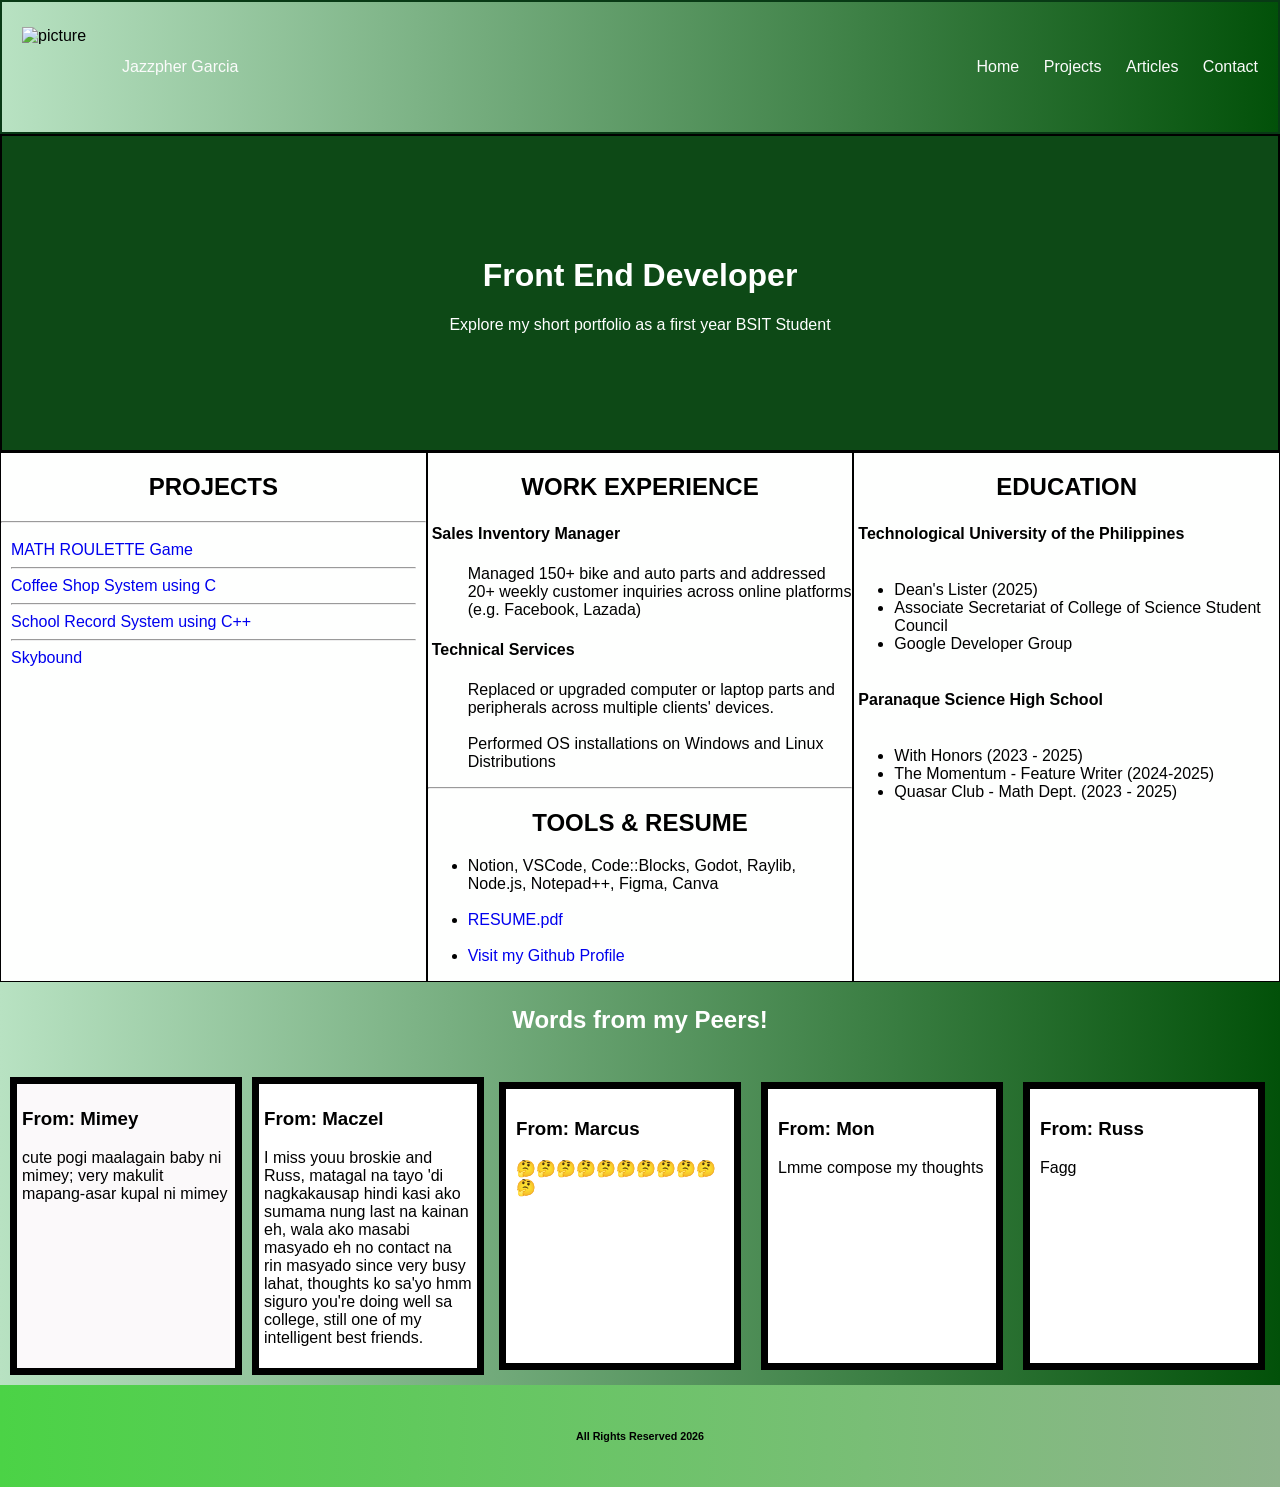
==== index.html @ a938c68f "Initial Commit" ====
<!DOCTYPE html>
<html lang="en-US">
    <head>
        <title>PORTFOLIO 2025-2026</title>
        <meta charset="utf-8" name="viewport" content="width=device-width, initial-scale=1.0">
    </head>
    <body style="font-family:Arial, Helvetica, sans-serif;margin:0;">
        <!--header-->
<div>
    <header style="border: 2px solid rgb(8, 58, 21);display: flex;align-items: center; padding: 20px; background: linear-gradient(to right, #b8e2c2, #025109)">

    <img src="img\idpicnew2026.jpg" alt="picture" style="width: 80px;height: 80px;">
    <p style="padding:20px;color:rgb(251, 251, 251)">Jazzpher Garcia</p>

    <nav style="margin-left:auto">
        <a href="index.html" style="margin-left: 20px; text-decoration: none; color: rgb(251, 251, 251);">Home</a>
        <a href="projects.html" style="margin-left: 20px; text-decoration: none; color: rgb(251, 251, 251);">Projects</a>
        <a href="articles.html" style="margin-left: 20px; text-decoration: none; color: rgb(251, 251, 251);">Articles</a>
        <a href="contact.html" style="margin-left: 20px; text-decoration: none; color: rgb(251, 251, 251); ">Contact</a>
    </nav>
    </header>
    <div style="border: 2px solid black;text-align:center; padding: 100px; background-color:rgb(13, 73, 22); border-color:black;color:white">
        <h1 style="font-family:'Franklin Gothic Medium', 'Arial Narrow', Arial, sans-serif">Front End Developer</h1>
        <p>Explore my short portfolio as a first year BSIT Student</p>
    </div>
</div>

<!--BELOW SECTIONS-->

<div style="display:flex;">

    <div style="flex: 1;color:rgb(0, 0, 0);background:rgb(254, 255, 254);border: 1px solid black">
        <h2 style="text-align:center">PROJECTS</h2><hr>

        <div style="text-align: left; padding: 10px">
        <a href="https://github.com/daschundchilde/MATH-ROULETTE" style="text-decoration: none" target="_blank">MATH ROULETTE Game</a><hr>
        <a href="https://github.com/daschundchilde/COFFEE-SHOP-SYSTEM" style="text-decoration: none" target="_blank">Coffee Shop System using C</a><hr>
        <a href="https://github.com/daschundchilde/SCHOOL-RECORD-SYSTEM" style="text-decoration: none" target="_blank">School Record System using C++</a><hr>
        <a href="https://github.com/daschundchilde/SKYBOUND" target="_blank" style="text-decoration: none">Skybound</a>
        </div>

    </div>

    <div style="flex:1;background:rgb(254, 255, 254);color:rgb(0, 0, 0); border: 1px solid black; ">

        <div>
            <h2 style="text-align: center">WORK EXPERIENCE</h2>
            <dl>
                <dt style="padding:4px"><strong>Sales Inventory Manager</strong></dt><br>
                <dd style="text-align:left">Managed 150+ bike and auto parts and addressed 20+ weekly customer inquiries across online platforms (e.g. Facebook, Lazada)</dd>
                <br><dt style="padding:4px"><strong>Technical Services</strong></dt>
                <br>
                <dd style="text-align:left;">Replaced or upgraded computer or laptop parts and
                    peripherals across multiple clients' devices.
                </dd><br>
                <dd style="text-align:left">Performed OS installations on Windows and Linux Distributions</dd>
            </dl>
        </div>

        <hr>

        <div>
            <h2 style="text-align:center">TOOLS & RESUME</h2>
            <ul>
                <li>Notion, VSCode, Code::Blocks, Godot, Raylib, Node.js, Notepad++, Figma, Canva</li><br>
                <li><a href="RESUME.pdf" target="_blank" style="text-decoration:none">RESUME.pdf</a></li><br>
                <li><a href="https://github.com/daschundchilde" target="_blank" style="text-decoration: none">Visit my Github Profile</a></li>
            </ul>
        </div>

    </div>

    <div style="flex: 1;background:rgb(254, 255, 254); border: 1px solid black">
        <h2 style="text-align: center">EDUCATION</h2>
        <dl>
            <dt style="text-align:left;padding:4px"><strong>Technological University of the Philippines</strong></dt><br>
            <ul>
                <li>Dean's Lister (2025)</li>
                <li>Associate Secretariat of College of Science Student Council</li>
                <li>Google Developer Group</li>
            </ul>

            <br><dt style="text-align:left;padding:4px"><strong>Paranaque Science High School</strong></dt><br>
            <ul>
                <li>With Honors (2023 - 2025)</li>
                <li>The Momentum - Feature Writer (2024-2025)</li>
                <li>Quasar Club - Math Dept. (2023 - 2025)</li>
            </ul>
        </dl>

    </div>

</div>

<div style="padding:5px;background: linear-gradient(to right, #b8e2c2, #025109)">
    <!--REVIEW FROM MY PEERS-->
    <h2 style="color:rgb(255, 255, 255);text-align:center">Words from my Peers!</h2><br>

    <div style="display: flex;">

        <div style="flex:1; border: 7px solid black;background-color:rgb(251, 249, 250);padding:5px;margin:5px;">
        <h3>From: Mimey</h3>
        <p>cute pogi maalagain baby ni mimey; very makulit mapang-asar kupal ni mimey</p>
        </div>

        <div style="flex:1; border: 7px solid black;background-color:rgb(255, 255, 255);padding:5px;margin:5px">
        <h3>From: Maczel</h3>
        <p>I miss youu broskie and Russ, matagal 
        na tayo 'di nagkakausap hindi kasi ako sumama nung last na kainan eh, wala ako masabi masyado eh 
        no contact na rin masyado since very busy lahat, thoughts ko sa'yo hmm siguro you're doing well sa college, 
        still one of my intelligent best friends.</p>
        </div>

        <div style="flex:1; border: 7px solid black;background-color:rgb(255, 255, 255);padding:10px;margin:10px">
        <h3>From: Marcus</h3>
        <p>🤔🤔🤔🤔🤔🤔🤔🤔🤔🤔🤔</p>
        </div>

        <div style="flex:1; border: 7px solid black;background-color:rgb(255, 255, 255);padding:10px;margin:10px">
            <h3>From: Mon</h3>
            <p>Lmme compose my thoughts</p>
        </div>

        <div style="flex:1; border: 7px solid black;background-color:rgb(255, 255, 255);padding:10px;margin:10px">
        <h3>From: Russ</h3>
        <p>Fagg</p>
        </div>

</div>


</div>

    </body>
    <footer style="text-align:center; padding: 20px;background: linear-gradient(to right, #4bd346, #8fb48d)">
        <h6>All Rights Reserved 2026</h6>
    </footer>
</html>
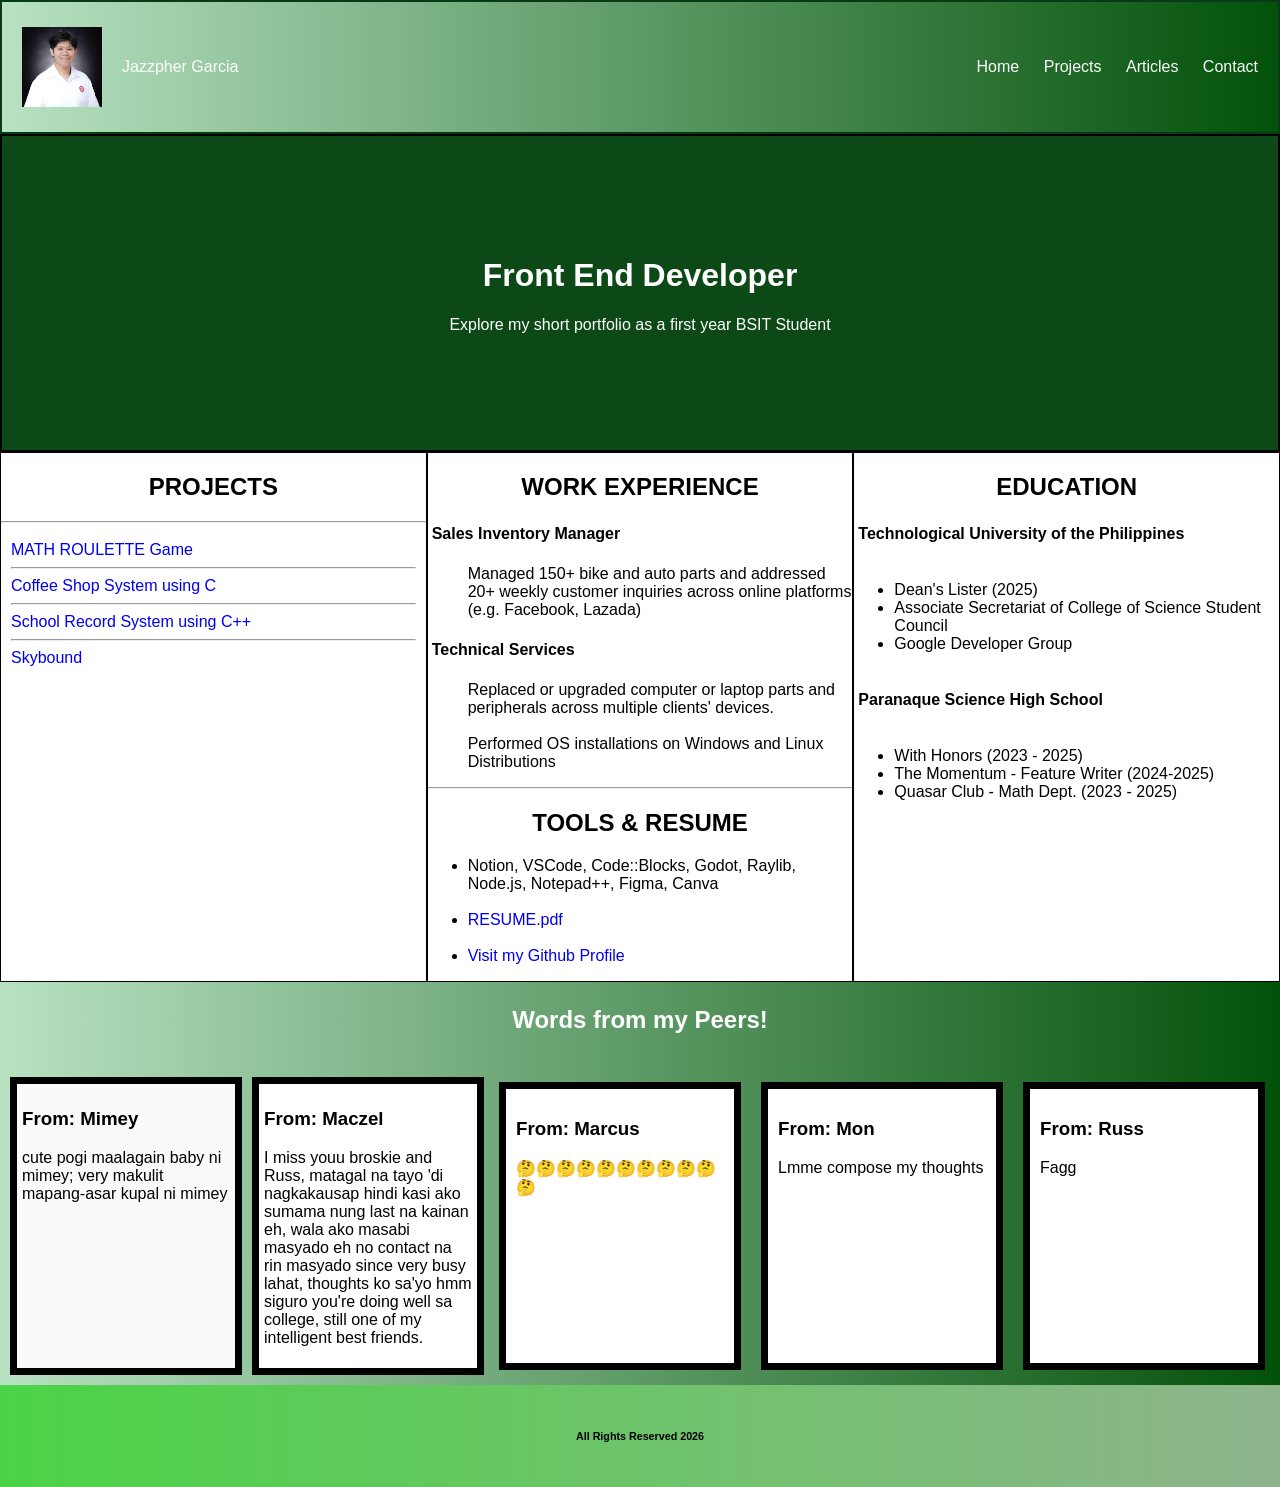
==== commit cad9cf07: "more bug fixes" ====
--- a/index.html
+++ b/index.html
@@ -9,7 +9,7 @@
 <div>
     <header style="border: 2px solid rgb(8, 58, 21);display: flex;align-items: center; padding: 20px; background: linear-gradient(to right, #b8e2c2, #025109)">
 
-    <img src="img\idpicnew2026.jpg" alt="picture" style="width: 80px;height: 80px;">
+    <img src="img/idpicnew2026.JPG" alt="picture" style="width: 80px;height: 80px;">
     <p style="padding:20px;color:rgb(251, 251, 251)">Jazzpher Garcia</p>
 
     <nav style="margin-left:auto">
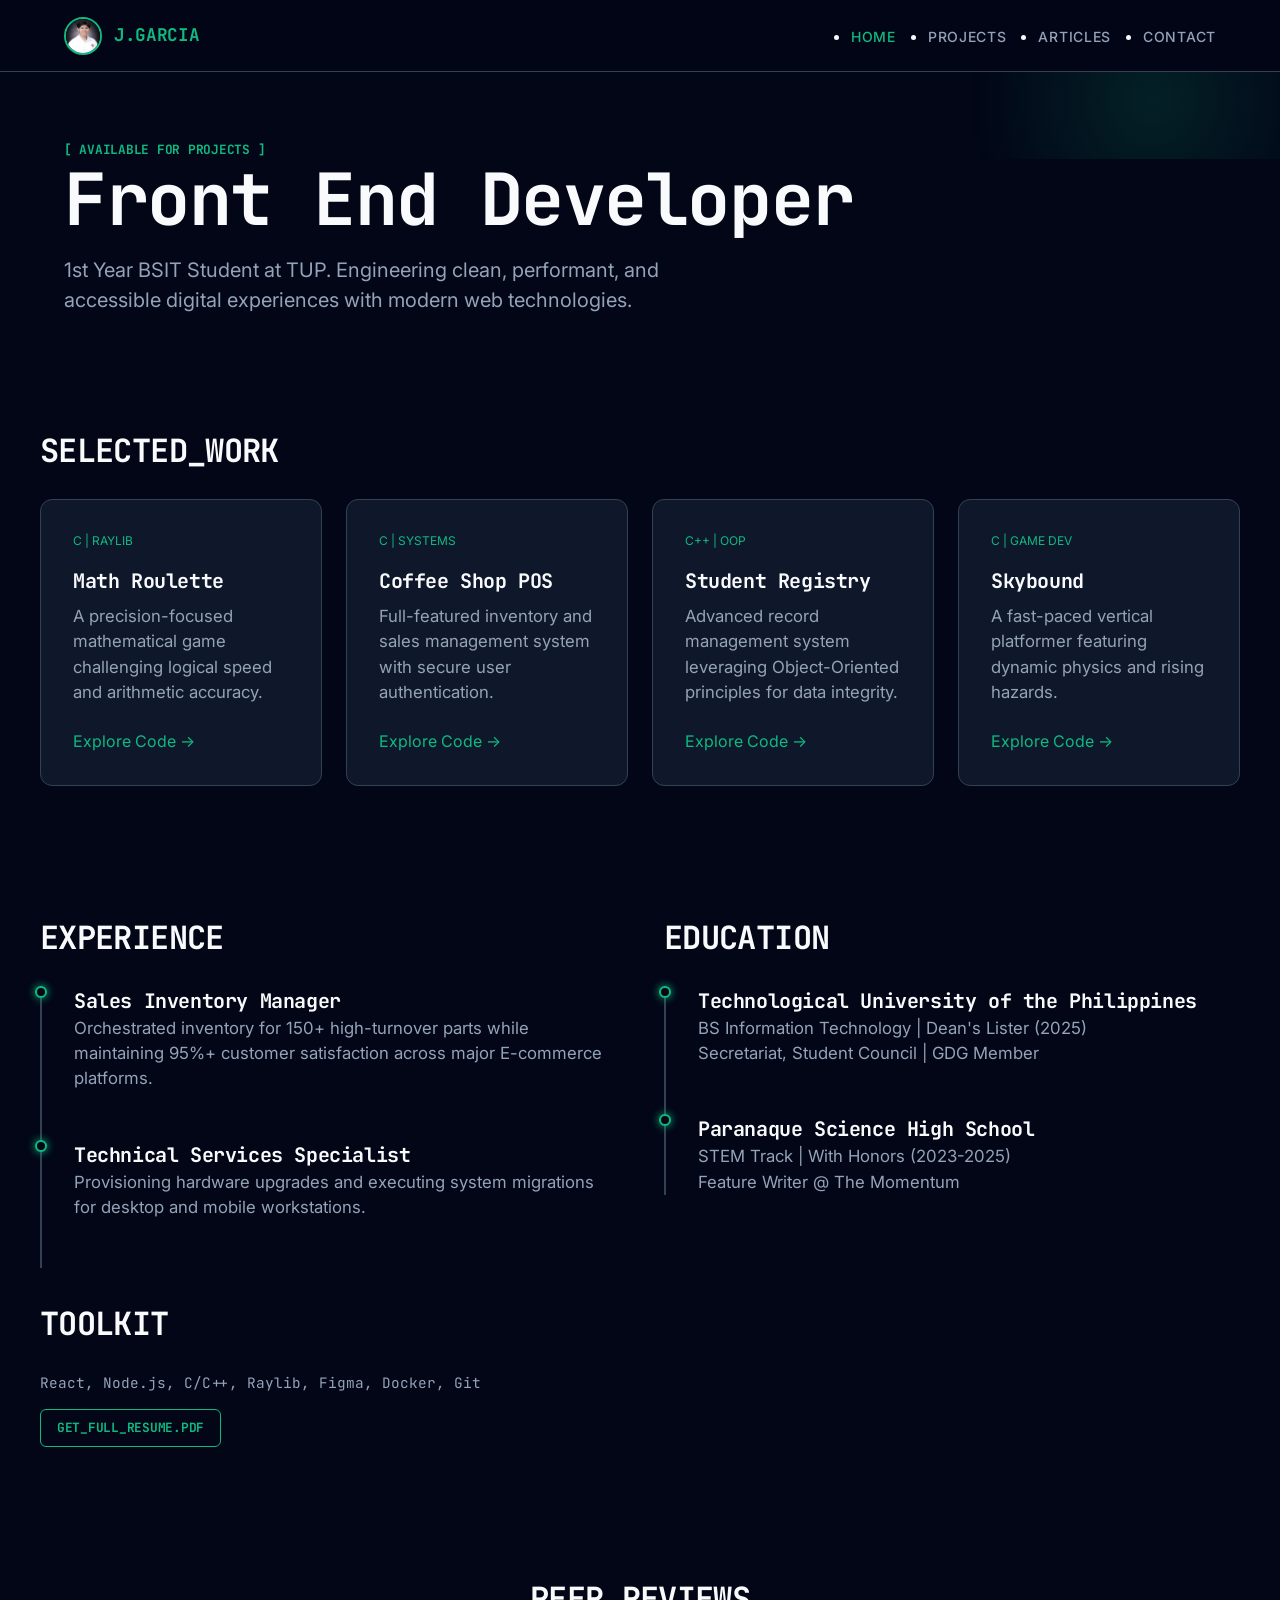
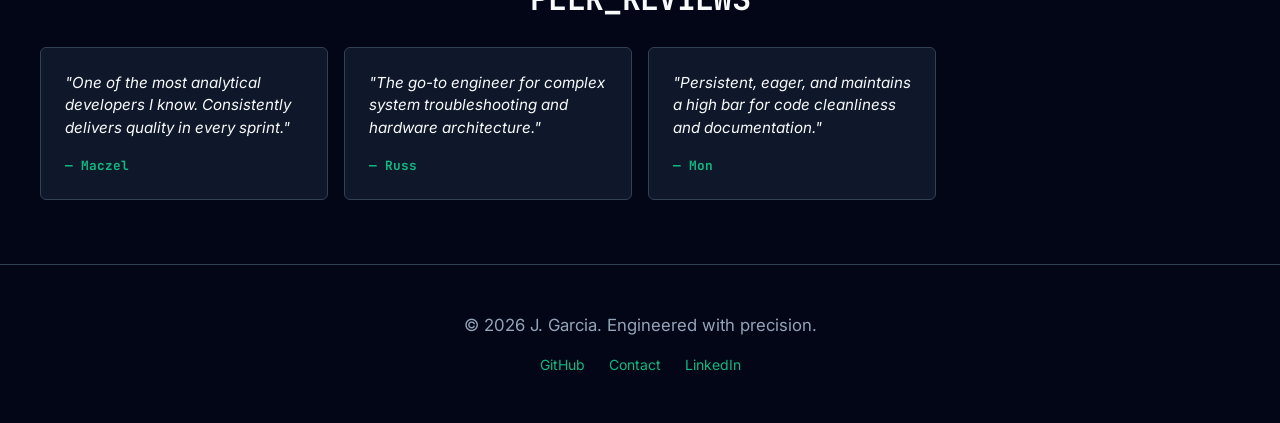
==== commit c2285f74: "Update portfolio content and add custom styles" ====
--- a/index.html
+++ b/index.html
@@ -1,138 +1,169 @@
 <!DOCTYPE html>
 <html lang="en-US">
-    <head>
-        <title>PORTFOLIO 2025-2026</title>
-        <meta charset="utf-8" name="viewport" content="width=device-width, initial-scale=1.0">
-    </head>
-    <body style="font-family:Arial, Helvetica, sans-serif;margin:0;">
-        <!--header-->
-<div>
-    <header style="border: 2px solid rgb(8, 58, 21);display: flex;align-items: center; padding: 20px; background: linear-gradient(to right, #b8e2c2, #025109)">
+<head>
+    <meta charset="utf-8">
+    <meta name="viewport" content="width=device-width, initial-scale=1.0">
+    <meta name="description" content="Portfolio of Jazzpher Garcia - Front End Developer and BSIT Student at TUP.">
+    <title>Jazzpher Garcia | Front End Developer</title>
+    <link rel="stylesheet" href="css/style.css">
+</head>
+<body>
 
-    <img src="img/idpicnew2026.JPG" alt="picture" style="width: 80px;height: 80px;">
-    <p style="padding:20px;color:rgb(251, 251, 251)">Jazzpher Garcia</p>
+<header>
+    <div class="container">
+        <a href="index.html" class="logo" aria-label="Jazzpher Garcia Home">
+            <img src="img/idpicnew2026.JPG" alt="">
+            <span class="mono">J.GARCIA</span>
+        </a>
+        <nav>
+            <ul role="list">
+                <li><a href="index.html" class="active">Home</a></li>
+                <li><a href="projects.html">Projects</a></li>
+                <li><a href="articles.html">Articles</a></li>
+                <li><a href="contact.html">Contact</a></li>
+            </ul>
+        </nav>
+    </div>
+</header>
 
-    <nav style="margin-left:auto">
-        <a href="index.html" style="margin-left: 20px; text-decoration: none; color: rgb(251, 251, 251);">Home</a>
-        <a href="projects.html" style="margin-left: 20px; text-decoration: none; color: rgb(251, 251, 251);">Projects</a>
-        <a href="articles.html" style="margin-left: 20px; text-decoration: none; color: rgb(251, 251, 251);">Articles</a>
-        <a href="contact.html" style="margin-left: 20px; text-decoration: none; color: rgb(251, 251, 251); ">Contact</a>
-    </nav>
-    </header>
-    <div style="border: 2px solid black;text-align:center; padding: 100px; background-color:rgb(13, 73, 22); border-color:black;color:white">
-        <h1 style="font-family:'Franklin Gothic Medium', 'Arial Narrow', Arial, sans-serif">Front End Developer</h1>
-        <p>Explore my short portfolio as a first year BSIT Student</p>
+<main>
+    <!-- Hero Section -->
+    <section class="hero reveal">
+        <div class="container">
+            <span class="mono" style="color: var(--accent); font-size: 0.8rem;">[ AVAILABLE FOR PROJECTS ]</span>
+            <h1>Front End Developer</h1>
+            <p>1st Year BSIT Student at TUP. Engineering clean, performant, and accessible digital experiences with modern web technologies.</p>
+        </div>
+    </section>
+
+    <!-- Projects Section -->
+    <section class="section container">
+        <h2 class="mono reveal">SELECTED_WORK</h2>
+        <div class="grid">
+            <article class="card reveal" style="animation-delay: 0.1s;">
+                <span class="meta">C | Raylib</span>
+                <h3>Math Roulette</h3>
+                <p>A precision-focused mathematical game challenging logical speed and arithmetic accuracy.</p>
+                <a href="https://github.com/daschundchilde/MATH-ROULETTE" target="_blank" rel="noopener">Explore Code &rarr;</a>
+            </article>
+            
+            <article class="card reveal" style="animation-delay: 0.2s;">
+                <span class="meta">C | Systems</span>
+                <h3>Coffee Shop POS</h3>
+                <p>Full-featured inventory and sales management system with secure user authentication.</p>
+                <a href="https://github.com/daschundchilde/COFFEE-SHOP-SYSTEM" target="_blank" rel="noopener">Explore Code &rarr;</a>
+            </article>
+            
+            <article class="card reveal" style="animation-delay: 0.3s;">
+                <span class="meta">C++ | OOP</span>
+                <h3>Student Registry</h3>
+                <p>Advanced record management system leveraging Object-Oriented principles for data integrity.</p>
+                <a href="https://github.com/daschundchilde/SCHOOL-RECORD-SYSTEM" target="_blank" rel="noopener">Explore Code &rarr;</a>
+            </article>
+            
+            <article class="card reveal" style="animation-delay: 0.4s;">
+                <span class="meta">C | Game Dev</span>
+                <h3>Skybound</h3>
+                <p>A fast-paced vertical platformer featuring dynamic physics and rising hazards.</p>
+                <a href="https://github.com/daschundchilde/SKYBOUND" target="_blank" rel="noopener">Explore Code &rarr;</a>
+            </article>
+        </div>
+    </section>
+
+    <!-- Experience & Education -->
+    <section class="section container">
+        <div style="display: grid; grid-template-columns: repeat(auto-fit, minmax(320px, 1fr)); gap: var(--space-12);">
+            
+            <div class="reveal">
+                <h2 class="mono">EXPERIENCE</h2>
+                <div class="timeline-item">
+                    <h3>Sales Inventory Manager</h3>
+                    <p>Orchestrated inventory for 150+ high-turnover parts while maintaining 95%+ customer satisfaction across major E-commerce platforms.</p>
+                </div>
+                <div class="timeline-item">
+                    <h3>Technical Services Specialist</h3>
+                    <p>Provisioning hardware upgrades and executing system migrations for desktop and mobile workstations.</p>
+                </div>
+                
+                <div style="margin-top: var(--space-8);">
+                    <h2 class="mono">TOOLKIT</h2>
+                    <p style="font-family: 'JetBrains Mono', monospace; font-size: 0.9rem;">
+                        React, Node.js, C/C++, Raylib, Figma, Docker, Git
+                    </p>
+                    <a href="RESUME.pdf" target="_blank" class="mono" style="display: inline-block; margin-top: var(--space-4); font-size: 0.8rem; border: 1px solid var(--accent); padding: var(--space-2) var(--space-4); border-radius: var(--radius-sm);">
+                        GET_FULL_RESUME.PDF
+                    </a>
+                </div>
+            </div>
+
+            <div class="reveal" style="animation-delay: 0.2s;">
+                <h2 class="mono">EDUCATION</h2>
+                <div class="timeline-item">
+                    <h3>Technological University of the Philippines</h3>
+                    <p>BS Information Technology | Dean's Lister (2025)<br>Secretariat, Student Council | GDG Member</p>
+                </div>
+                <div class="timeline-item">
+                    <h3>Paranaque Science High School</h3>
+                    <p>STEM Track | With Honors (2023-2025)<br>Feature Writer @ The Momentum</p>
+                </div>
+            </div>
+
+        </div>
+    </section>
+
+    <!-- Testimonials -->
+    <section class="section container">
+        <h2 class="mono reveal" style="text-align: center;">PEER_REVIEWS</h2>
+        <div class="testimonial-grid">
+            <div class="testimonial-card reveal" style="animation-delay: 0.1s;">
+                <blockquote cite="Maczel">"One of the most analytical developers I know. Consistently delivers quality in every sprint."</blockquote>
+                <cite>&mdash; Maczel</cite>
+            </div>
+            <div class="testimonial-card reveal" style="animation-delay: 0.2s;">
+                <blockquote cite="Russ">"The go-to engineer for complex system troubleshooting and hardware architecture."</blockquote>
+                <cite>&mdash; Russ</cite>
+            </div>
+            <div class="testimonial-card reveal" style="animation-delay: 0.3s;">
+                <blockquote cite="Mon">"Persistent, eager, and maintains a high bar for code cleanliness and documentation."</blockquote>
+                <cite>&mdash; Mon</cite>
+            </div>
+        </div>
+    </section>
+</main>
+
+<footer>
+    <div class="container">
+        <p>&copy; 2026 J. Garcia. Engineered with precision.</p>
+        <div style="margin-top: var(--space-4); display: flex; justify-content: center; gap: var(--space-6);">
+            <a href="https://github.com/daschundchilde" target="_blank" rel="noopener">GitHub</a>
+            <a href="contact.html">Contact</a>
+            <a href="https://linkedin.com" target="_blank" rel="noopener">LinkedIn</a>
+        </div>
     </div>
-</div>
+</footer>
 
-<!--BELOW SECTIONS-->
+<script>
+    // Senior Dev Polish: Intersection Observer for Reveal Animations
+    const observerOptions = {
+        threshold: 0.1,
+        rootMargin: '0px 0px -50px 0px'
+    };
 
-<div style="display:flex;">
+    const observer = new IntersectionObserver((entries) => {
+        entries.forEach(entry => {
+            if (entry.isIntersecting) {
+                entry.target.style.animationPlayState = 'running';
+                entry.target.classList.add('visible');
+                observer.unobserve(entry.target);
+            }
+        });
+    }, observerOptions);
 
-    <div style="flex: 1;color:rgb(0, 0, 0);background:rgb(254, 255, 254);border: 1px solid black">
-        <h2 style="text-align:center">PROJECTS</h2><hr>
+    document.querySelectorAll('.reveal').forEach(el => {
+        el.style.animationPlayState = 'paused';
+        observer.observe(el);
+    });
+</script>
 
-        <div style="text-align: left; padding: 10px">
-        <a href="https://github.com/daschundchilde/MATH-ROULETTE" style="text-decoration: none" target="_blank">MATH ROULETTE Game</a><hr>
-        <a href="https://github.com/daschundchilde/COFFEE-SHOP-SYSTEM" style="text-decoration: none" target="_blank">Coffee Shop System using C</a><hr>
-        <a href="https://github.com/daschundchilde/SCHOOL-RECORD-SYSTEM" style="text-decoration: none" target="_blank">School Record System using C++</a><hr>
-        <a href="https://github.com/daschundchilde/SKYBOUND" target="_blank" style="text-decoration: none">Skybound</a>
-        </div>
-
-    </div>
-
-    <div style="flex:1;background:rgb(254, 255, 254);color:rgb(0, 0, 0); border: 1px solid black; ">
-
-        <div>
-            <h2 style="text-align: center">WORK EXPERIENCE</h2>
-            <dl>
-                <dt style="padding:4px"><strong>Sales Inventory Manager</strong></dt><br>
-                <dd style="text-align:left">Managed 150+ bike and auto parts and addressed 20+ weekly customer inquiries across online platforms (e.g. Facebook, Lazada)</dd>
-                <br><dt style="padding:4px"><strong>Technical Services</strong></dt>
-                <br>
-                <dd style="text-align:left;">Replaced or upgraded computer or laptop parts and
-                    peripherals across multiple clients' devices.
-                </dd><br>
-                <dd style="text-align:left">Performed OS installations on Windows and Linux Distributions</dd>
-            </dl>
-        </div>
-
-        <hr>
-
-        <div>
-            <h2 style="text-align:center">TOOLS & RESUME</h2>
-            <ul>
-                <li>Notion, VSCode, Code::Blocks, Godot, Raylib, Node.js, Notepad++, Figma, Canva</li><br>
-                <li><a href="RESUME.pdf" target="_blank" style="text-decoration:none">RESUME.pdf</a></li><br>
-                <li><a href="https://github.com/daschundchilde" target="_blank" style="text-decoration: none">Visit my Github Profile</a></li>
-            </ul>
-        </div>
-
-    </div>
-
-    <div style="flex: 1;background:rgb(254, 255, 254); border: 1px solid black">
-        <h2 style="text-align: center">EDUCATION</h2>
-        <dl>
-            <dt style="text-align:left;padding:4px"><strong>Technological University of the Philippines</strong></dt><br>
-            <ul>
-                <li>Dean's Lister (2025)</li>
-                <li>Associate Secretariat of College of Science Student Council</li>
-                <li>Google Developer Group</li>
-            </ul>
-
-            <br><dt style="text-align:left;padding:4px"><strong>Paranaque Science High School</strong></dt><br>
-            <ul>
-                <li>With Honors (2023 - 2025)</li>
-                <li>The Momentum - Feature Writer (2024-2025)</li>
-                <li>Quasar Club - Math Dept. (2023 - 2025)</li>
-            </ul>
-        </dl>
-
-    </div>
-
-</div>
-
-<div style="padding:5px;background: linear-gradient(to right, #b8e2c2, #025109)">
-    <!--REVIEW FROM MY PEERS-->
-    <h2 style="color:rgb(255, 255, 255);text-align:center">Words from my Peers!</h2><br>
-
-    <div style="display: flex;">
-
-        <div style="flex:1; border: 7px solid black;background-color:rgb(251, 249, 250);padding:5px;margin:5px;">
-        <h3>From: Mimey</h3>
-        <p>cute pogi maalagain baby ni mimey; very makulit mapang-asar kupal ni mimey</p>
-        </div>
-
-        <div style="flex:1; border: 7px solid black;background-color:rgb(255, 255, 255);padding:5px;margin:5px">
-        <h3>From: Maczel</h3>
-        <p>I miss youu broskie and Russ, matagal 
-        na tayo 'di nagkakausap hindi kasi ako sumama nung last na kainan eh, wala ako masabi masyado eh 
-        no contact na rin masyado since very busy lahat, thoughts ko sa'yo hmm siguro you're doing well sa college, 
-        still one of my intelligent best friends.</p>
-        </div>
-
-        <div style="flex:1; border: 7px solid black;background-color:rgb(255, 255, 255);padding:10px;margin:10px">
-        <h3>From: Marcus</h3>
-        <p>🤔🤔🤔🤔🤔🤔🤔🤔🤔🤔🤔</p>
-        </div>
-
-        <div style="flex:1; border: 7px solid black;background-color:rgb(255, 255, 255);padding:10px;margin:10px">
-            <h3>From: Mon</h3>
-            <p>Lmme compose my thoughts</p>
-        </div>
-
-        <div style="flex:1; border: 7px solid black;background-color:rgb(255, 255, 255);padding:10px;margin:10px">
-        <h3>From: Russ</h3>
-        <p>Fagg</p>
-        </div>
-
-</div>
-
-
-</div>
-
-    </body>
-    <footer style="text-align:center; padding: 20px;background: linear-gradient(to right, #4bd346, #8fb48d)">
-        <h6>All Rights Reserved 2026</h6>
-    </footer>
-</html>+</body>
+</html>
--- a/css/style.css
+++ b/css/style.css
@@ -0,0 +1,313 @@
+/* 
+  Senior Developer CSS Foundation - Tech Minimalist v2
+  Focus: Scalability, Performance, and UX Polish
+*/
+
+@import url('https://fonts.googleapis.com/css2?family=Inter:ital,opsz,wght@0,14..32,100..900;1,14..32,100..900&family=JetBrains+Mono:ital,wght@0,100..800;1,100..800&display=swap');
+
+:root {
+    /* Color Palette */
+    --bg-main: #020617;
+    --bg-surface: #0f172a;
+    --bg-surface-elevated: #1e293b;
+    --accent: #10b981;
+    --accent-hover: #34d399;
+    --accent-glow: rgba(16, 185, 129, 0.15);
+    
+    /* Text Colors */
+    --text-primary: #f8fafc;
+    --text-secondary: #94a3b8;
+    --text-muted: #64748b;
+    
+    /* Borders & Lines */
+    --border: #334155;
+    --border-bright: #475569;
+    
+    /* Spacing Scale (8pt grid) */
+    --space-1: 4px;
+    --space-2: 8px;
+    --space-3: 12px;
+    --space-4: 16px;
+    --space-6: 24px;
+    --space-8: 32px;
+    --space-12: 48px;
+    --space-16: 64px;
+    
+    /* Misc */
+    --radius-sm: 6px;
+    --radius-md: 12px;
+    --radius-lg: 20px;
+    --header-height: 72px;
+    --transition-base: all 0.25s cubic-bezier(0.4, 0, 0.2, 1);
+}
+
+/* 1. Modern CSS Reset */
+*, *::before, *::after {
+    box-sizing: border-box;
+    margin: 0;
+    padding: 0;
+}
+
+html {
+    scroll-behavior: smooth;
+    -webkit-text-size-adjust: none;
+    text-size-adjust: none;
+}
+
+body {
+    background-color: var(--bg-main);
+    color: var(--text-primary);
+    font-family: 'Inter', system-ui, -apple-system, sans-serif;
+    line-height: 1.5;
+    -webkit-font-smoothing: antialiased;
+    min-height: 100dvh;
+}
+
+/* 2. Typography */
+h1, h2, h3, h4, .mono {
+    font-family: 'JetBrains Mono', monospace;
+    font-weight: 700;
+    letter-spacing: -0.02em;
+}
+
+h1 { font-size: clamp(2.5rem, 10vw, 4.5rem); line-height: 1.1; }
+h2 { font-size: clamp(1.5rem, 5vw, 2rem); margin-bottom: var(--space-6); }
+h3 { font-size: 1.25rem; }
+
+p { font-size: 1.05rem; color: var(--text-secondary); }
+
+a {
+    color: var(--accent);
+    text-decoration: none;
+    transition: var(--transition-base);
+}
+
+a:hover {
+    color: var(--accent-hover);
+}
+
+/* 3. Layout */
+.container {
+    max-width: 1200px;
+    margin: 0 auto;
+    padding: 0 var(--space-6);
+}
+
+.section {
+    padding: var(--space-16) 0;
+}
+
+/* 4. Components */
+
+/* Navigation - Glassmorphism optimized */
+header {
+    height: var(--header-height);
+    background: rgba(2, 6, 23, 0.7);
+    backdrop-filter: blur(16px);
+    -webkit-backdrop-filter: blur(16px);
+    border-bottom: 1px solid var(--border);
+    position: sticky;
+    top: 0;
+    z-index: 1000;
+}
+
+header .container {
+    height: 100%;
+    display: flex;
+    align-items: center;
+    justify-content: space-between;
+}
+
+.logo {
+    display: flex;
+    align-items: center;
+    gap: var(--space-3);
+    font-size: 1.1rem;
+}
+
+.logo img {
+    width: 38px;
+    height: 38px;
+    border-radius: 50%;
+    border: 2px solid var(--accent);
+    object-fit: cover;
+}
+
+nav ul {
+    display: flex;
+    gap: var(--space-8);
+}
+
+nav a {
+    color: var(--text-secondary);
+    font-size: 0.875rem;
+    font-weight: 500;
+    text-transform: uppercase;
+    letter-spacing: 0.05em;
+}
+
+nav a:hover, nav a.active {
+    color: var(--accent);
+}
+
+/* Hero Section */
+.hero {
+    padding: var(--space-16) 0 var(--space-12);
+    position: relative;
+    overflow: hidden;
+}
+
+.hero::after {
+    content: '';
+    position: absolute;
+    top: -10%;
+    right: -10%;
+    width: 40%;
+    height: 40%;
+    background: radial-gradient(circle, var(--accent-glow) 0%, transparent 70%);
+    z-index: -1;
+}
+
+.hero p {
+    max-width: 600px;
+    margin-top: var(--space-4);
+    font-size: 1.25rem;
+}
+
+/* Grid System */
+.grid {
+    display: grid;
+    grid-template-columns: repeat(auto-fit, minmax(280px, 1fr));
+    gap: var(--space-6);
+}
+
+/* Modern Card */
+.card {
+    background: var(--bg-surface);
+    border: 1px solid var(--border);
+    padding: var(--space-8);
+    border-radius: var(--radius-md);
+    transition: var(--transition-base);
+    display: flex;
+    flex-direction: column;
+    height: 100%;
+}
+
+.card:hover {
+    border-color: var(--accent);
+    background: var(--bg-surface-elevated);
+    transform: translateY(-4px);
+    box-shadow: 0 12px 24px -10px rgba(0, 0, 0, 0.5);
+}
+
+.card h3 {
+    margin-bottom: var(--space-2);
+    color: var(--text-primary);
+}
+
+.card .meta {
+    font-size: 0.75rem;
+    color: var(--accent);
+    text-transform: uppercase;
+    margin-bottom: var(--space-4);
+    display: block;
+}
+
+.card p {
+    margin-bottom: var(--space-6);
+    flex-grow: 1;
+}
+
+/* Timeline */
+.timeline-item {
+    padding-left: var(--space-8);
+    border-left: 2px solid var(--border);
+    padding-bottom: var(--space-12);
+    position: relative;
+}
+
+.timeline-item:last-child {
+    padding-bottom: 0;
+}
+
+.timeline-item::before {
+    content: '';
+    position: absolute;
+    left: -7px;
+    top: 0;
+    width: 12px;
+    height: 12px;
+    border-radius: 50%;
+    background: var(--bg-main);
+    border: 2px solid var(--accent);
+    box-shadow: 0 0 8px var(--accent);
+}
+
+/* Testimonials */
+.testimonial-grid {
+    display: grid;
+    grid-template-columns: repeat(auto-fill, minmax(260px, 1fr));
+    gap: var(--space-4);
+}
+
+.testimonial-card {
+    background: var(--bg-surface);
+    border: 1px solid var(--border);
+    padding: var(--space-6);
+    border-radius: var(--radius-sm);
+    position: relative;
+}
+
+.testimonial-card blockquote {
+    color: var(--text-primary);
+    font-style: italic;
+    font-size: 0.95rem;
+    margin-bottom: var(--space-4);
+}
+
+.testimonial-card cite {
+    display: block;
+    color: var(--accent);
+    font-weight: 700;
+    font-style: normal;
+    font-family: 'JetBrains Mono', monospace;
+    font-size: 0.8rem;
+}
+
+/* Footer */
+footer {
+    padding: var(--space-12) 0;
+    border-top: 1px solid var(--border);
+    color: var(--text-muted);
+    font-size: 0.875rem;
+    text-align: center;
+}
+
+/* Utility: Entrance Animation */
+@keyframes fadeInUp {
+    from { opacity: 0; transform: translateY(20px); }
+    to { opacity: 1; transform: translateY(0); }
+}
+
+.reveal {
+    animation: fadeInUp 0.6s ease-out forwards;
+}
+
+/* 5. Mobile Optimization */
+@media (max-width: 768px) {
+    :root {
+        --header-height: 64px;
+    }
+    
+    .section {
+        padding: var(--space-12) 0;
+    }
+    
+    nav ul {
+        gap: var(--space-4);
+    }
+    
+    nav a {
+        font-size: 0.75rem;
+    }
+}
